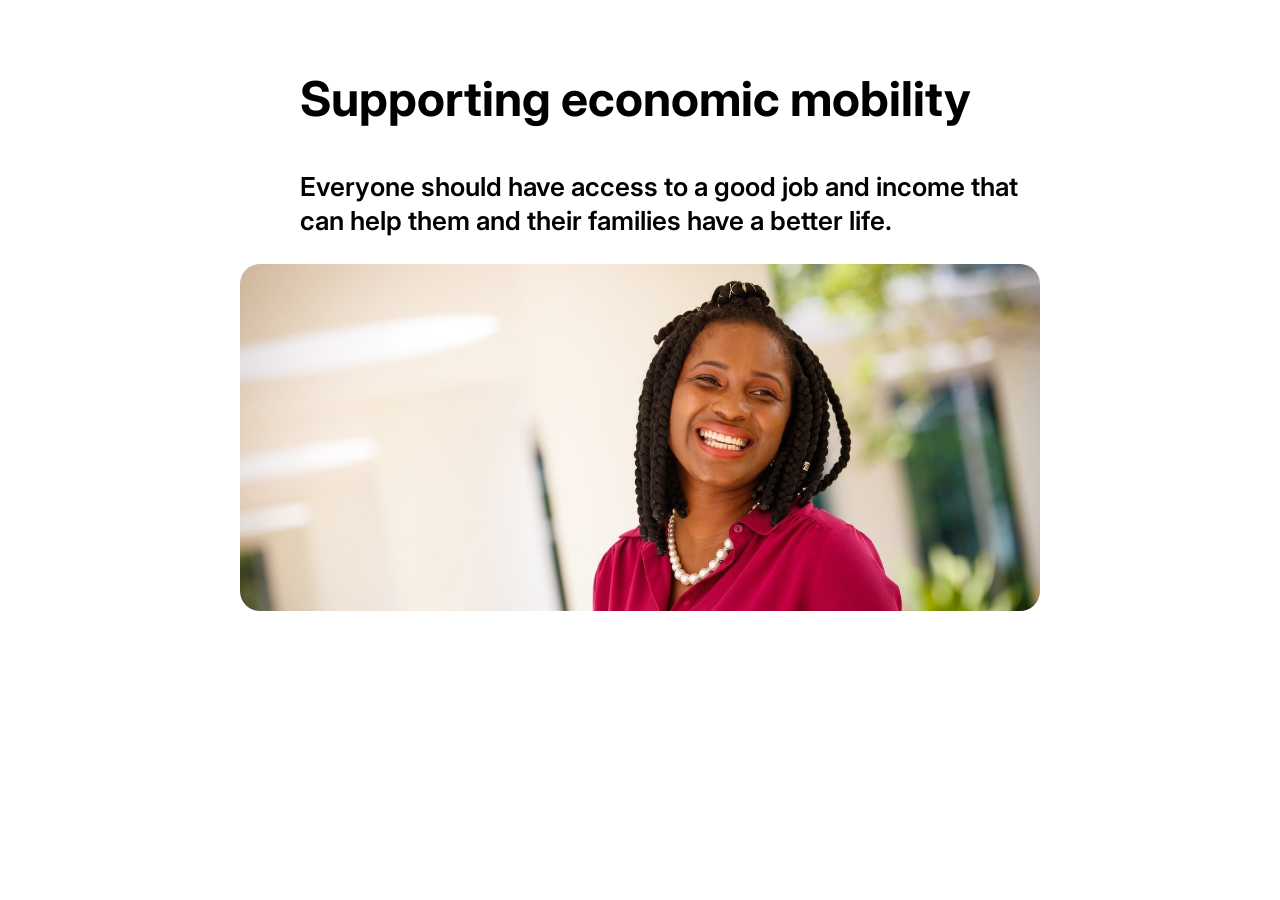
==== hm1/index.html @ 4f5db360 "hw" ====
<!DOCTYPE html>
<html lang="en">
<head>
    <meta charset="UTF-8">
    <meta name="viewport" content="width=device-width, initial-scale=1.0">
    <title>Document</title>
    <link href="https://fonts.googleapis.com/css2?family=Inter:wght@400;700&display=swap" rel="stylesheet">
     <link rel="stylesheet" href="style.css">
</head>
<body>
    <div class="container">
        <section class="hero">
             <div class="hero-content">
                <h1>Supporting economic mobility</h1>
                <p>Everyone should have access to a good job and income that can help them and their families have a better life.</p>
             </div> 
             
             <img src="smiling-woman.jpg" alt="ผู้สาวยิ้ม">

        </section>
    </div>
</body>
</html>
---- hm1/style.css ----
.container {
    max-width: 800px; /* กำหนดความกว้างสูงสุดของกล่อง */
    margin: 0 auto;    /* ดึงให้กล่องอยู่กึ่งกลางหน้าจอ */
    padding: 20px;     /* เผื่อพื้นที่ด้านข้างไม่ให้ชิดจอเวลาจอมือถือเล็กๆ */

}

.hero {
    display: flex;
    flex-direction: column; /* เรียงจากบนลงล่าง */
    justify-content: center; /* สั่งให้ลูก (ซึ่งก็คือรูป) อยู่ตรงกลางในแนวนอน */
    width: 100%;             /* ให้กล่องแม่เต็มความกว้างจอ */
}

body {
    font-family: "Inter", sans-serif;
}

.hero-content h1{
    font-size: 48px;       /*ขนาดของตัวอักษร*/
    font-weight: 700;      /*ไม่ได้บอกถึงขนาดจะเล็กหรือใหญ่แต่บอกถึงความหนา บาง ของตัวหนังสือ*/
    line-height: 1.3;     /*การกำหนดระยะห่างระหว่างบรรทัดของข้อความ*/
}

.hero-content p{
    font-size: 26.1px;
    font-weight: 600;
    line-height: 1.3; 
}

.hero-content {
    padding-left: 60px; /* ปรับตัวเลขพิกเซลตามความต้องการว่าอยากให้เขยิบมากแค่ไหน */
}

.hero img{
    max-width: 800px;        /* จำกัดความกว้างสูงสุดของรูป ไม่ให้บานเต็มจอ */
    height: auto;
    width: 100%;
    border-radius: 20px;
}
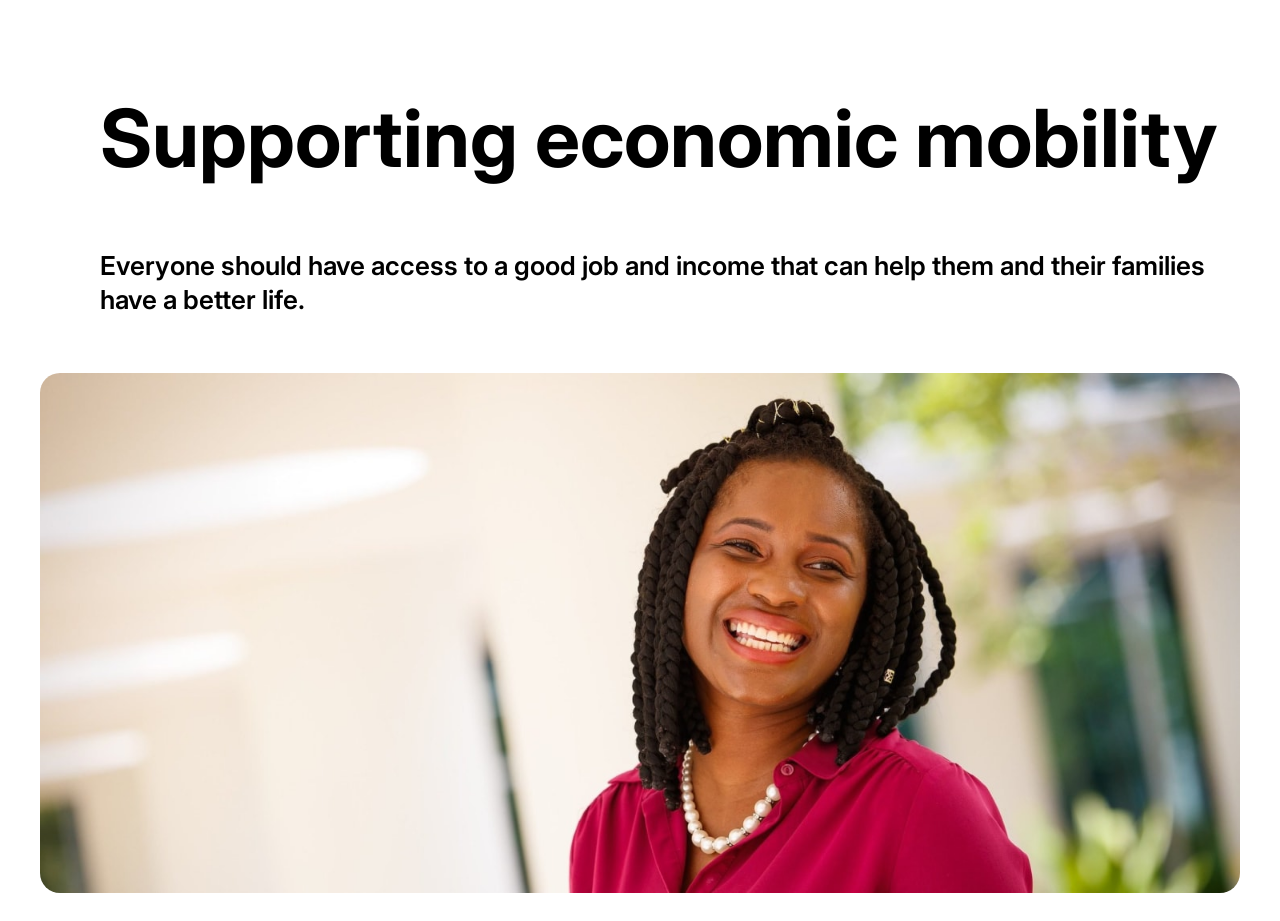
==== commit a560f38e: "update hw" ====
--- a/hm1/index.html
+++ b/hm1/index.html
@@ -5,7 +5,7 @@
     <meta name="viewport" content="width=device-width, initial-scale=1.0">
     <title>Document</title>
     <link href="https://fonts.googleapis.com/css2?family=Inter:wght@400;700&display=swap" rel="stylesheet">
-     <link rel="stylesheet" href="style.css">
+    <link rel="stylesheet" href="style.css">
 </head>
 <body>
     <div class="container">
--- a/hm1/style.css
+++ b/hm1/style.css
@@ -1,5 +1,5 @@
 .container {
-    max-width: 800px; /* กำหนดความกว้างสูงสุดของกล่อง */
+    max-width: 1200px; /* กำหนดความกว้างสูงสุดของกล่อง */
     margin: 0 auto;    /* ดึงให้กล่องอยู่กึ่งกลางหน้าจอ */
     padding: 20px;     /* เผื่อพื้นที่ด้านข้างไม่ให้ชิดจอเวลาจอมือถือเล็กๆ */
 
@@ -8,8 +8,9 @@
 .hero {
     display: flex;
     flex-direction: column; /* เรียงจากบนลงล่าง */
-    justify-content: center; /* สั่งให้ลูก (ซึ่งก็คือรูป) อยู่ตรงกลางในแนวนอน */
-    width: 100%;             /* ให้กล่องแม่เต็มความกว้างจอ */
+    align-items: center; /* จัดให้อยู่กึ่งกลางแนวนอน */
+    gap: 30px;           /* เว้นระยะระหว่างข้อความกับรูป */
+    width: 100%;
 }
 
 body {
@@ -17,9 +18,9 @@
 }
 
 .hero-content h1{
-    font-size: 48px;       /*ขนาดของตัวอักษร*/
+    font-size: 80px;       /*ขนาดของตัวอักษร*/
     font-weight: 700;      /*ไม่ได้บอกถึงขนาดจะเล็กหรือใหญ่แต่บอกถึงความหนา บาง ของตัวหนังสือ*/
-    line-height: 1.3;     /*การกำหนดระยะห่างระหว่างบรรทัดของข้อความ*/
+    line-height: 1.1;     /*การกำหนดระยะห่างระหว่างบรรทัดของข้อความ*/
 }
 
 .hero-content p{
@@ -33,8 +34,10 @@
 }
 
 .hero img{
-    max-width: 800px;        /* จำกัดความกว้างสูงสุดของรูป ไม่ให้บานเต็มจอ */
     height: auto;
     width: 100%;
     border-radius: 20px;
+    display: block;      /* เอาช่องว่างใต้รูปออก */
 }
+
+
